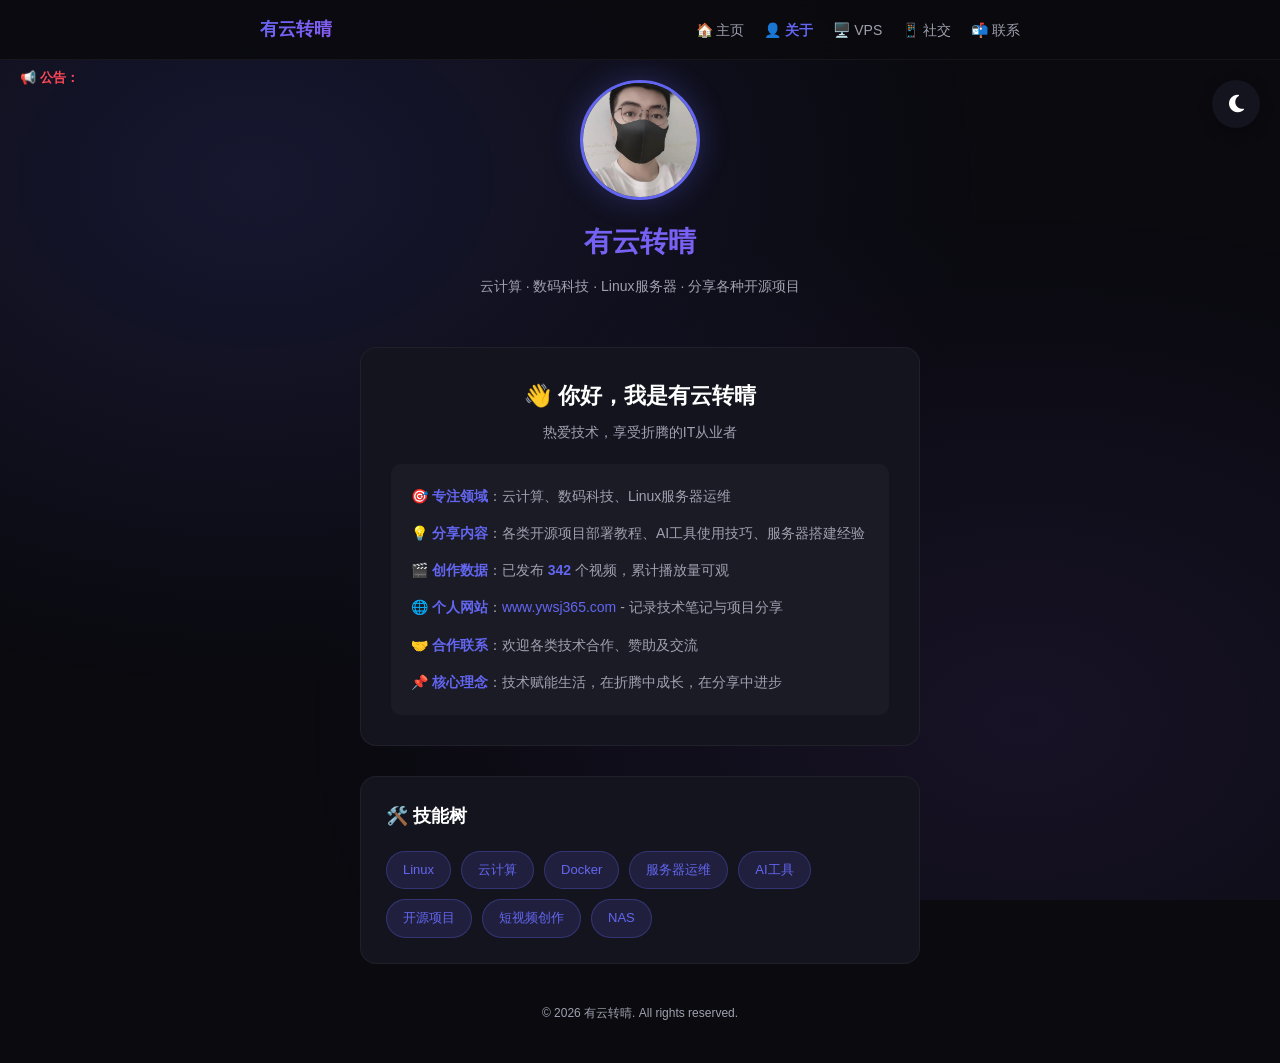
==== about.html @ e7a4b30c "Initial commit - 个人主页网站" ====
<!DOCTYPE html>
<html lang="zh-CN">
<head>
    <meta charset="UTF-8">
    <meta name="viewport" content="width=device-width, initial-scale=1.0">
    <title>关于 - 有云转晴</title>
    <link rel="stylesheet" href="style.css">
    <style>
        body.light-mode {
            --bg-color: #f5f5f7;
            --card-bg: #ffffff;
            --text-primary: #1d1d1f;
            --text-secondary: #6e6e73;
        }
        
        .light-mode .name {
            background: linear-gradient(135deg, #007aff, #5856d6);
            -webkit-background-clip: text;
            -webkit-text-fill-color: transparent;
            background-clip: text;
        }
        
        .light-mode body::before {
            background: 
                radial-gradient(ellipse at 20% 20%, rgba(0, 122, 255, 0.1) 0%, transparent 50%),
                radial-gradient(ellipse at 80% 80%, rgba(88, 86, 214, 0.08) 0%, transparent 50%);
        }
        
        .light-mode .intro,
        .light-mode .contact,
        .light-mode .hero-card {
            border-color: rgba(0, 0, 0, 0.08);
            background: #fff;
        }
        
        .light-mode .intro-content,
        .light-mode .hero-card-content {
            background: rgba(0, 0, 0, 0.03);
        }
        
        .light-mode .social-card {
            border-color: rgba(0, 0, 0, 0.08);
            background: #fff;
        }
        
        .light-mode .footer {
            color: #86868b;
        }
        
        .light-mode .navbar {
            background: rgba(255, 255, 255, 0.9);
            border-bottom: 1px solid rgba(0, 0, 0, 0.08);
        }
    </style>
    <link rel="stylesheet" href="https://cdnjs.cloudflare.com/ajax/libs/font-awesome/6.4.0/css/all.min.css">
</head>
<body>
    <!-- 滚动公告 -->
    <div class="announcement">
        <span class="announcement-label">📢 公告：</span>
        <div class="announcement-content">
            <span>欢迎访问我的个人主页！VPS推荐页面已上线，RackNerd新年优惠低至$11.29/年！</span>
        </div>
    </div>

    <!-- 导航栏 -->
    <nav class="navbar">
        <div class="nav-container">
            <a href="index.html" class="nav-logo">有云转晴</a>
            <ul class="nav-menu">
                <li><a href="index.html" class="nav-link">🏠 主页</a></li>
                <li><a href="about.html" class="nav-link active">👤 关于</a></li>
                <li><a href="vps.html" class="nav-link">🖥️ VPS</a></li>
                <li><a href="social.html" class="nav-link">📱 社交</a></li>
                <li><a href="contact.html" class="nav-link">📬 联系</a></li>
            </ul>
        </div>
    </nav>

    <!-- 主题切换按钮 -->
    <button class="theme-toggle" id="themeToggle" title="切换明暗主题">
        <i class="fa-solid fa-moon"></i>
    </button>
    
    <div class="container">
        <header class="header">
            <div class="avatar">
                <img src="avatar.png" alt="头像" id="avatar-img">
            </div>
            <h1 class="name">有云转晴</h1>
            <p class="bio">云计算 · 数码科技 · Linux服务器 · 分享各种开源项目</p>
        </header>

        <!-- 个人介绍 -->
        <section class="intro">
            <h2>👋 你好，我是有云转晴</h2>
            <p>热爱技术，享受折腾的IT从业者</p>
            <div class="intro-content">
                <p>🎯 <strong>专注领域</strong>：云计算、数码科技、Linux服务器运维</p>
                <p>💡 <strong>分享内容</strong>：各类开源项目部署教程、AI工具使用技巧、服务器搭建经验</p>
                <p>🎬 <strong>创作数据</strong>：已发布 <strong>342</strong> 个视频，累计播放量可观</p>
                <p>🌐 <strong>个人网站</strong>：<a href="https://www.ywsj365.com" target="_blank">www.ywsj365.com</a> - 记录技术笔记与项目分享</p>
                <p>🤝 <strong>合作联系</strong>：欢迎各类技术合作、赞助及交流</p>
                <p>📌 <strong>核心理念</strong>：技术赋能生活，在折腾中成长，在分享中进步</p>
            </div>
        </section>

        <!-- 技能标签 -->
        <section class="skills">
            <h2>🛠️ 技能树</h2>
            <div class="skill-tags">
                <span class="skill-tag">Linux</span>
                <span class="skill-tag">云计算</span>
                <span class="skill-tag">Docker</span>
                <span class="skill-tag">服务器运维</span>
                <span class="skill-tag">AI工具</span>
                <span class="skill-tag">开源项目</span>
                <span class="skill-tag">短视频创作</span>
                <span class="skill-tag"> NAS</span>
            </div>
        </section>

        <footer class="footer">
            <p>© 2026 有云转晴. All rights reserved.</p>
        </footer>
    </div>

    <script>
        const themeToggle = document.getElementById('themeToggle');
        const body = document.body;
        
        function initTheme() {
            const savedTheme = localStorage.getItem('theme');
            const hour = new Date().getHours();
            const isDay = hour >= 6 && hour < 18;
            
            if (savedTheme) {
                setTheme(savedTheme);
            } else {
                setTheme(isDay ? 'light' : 'dark');
            }
        }
        
        function setTheme(theme) {
            if (theme === 'light') {
                body.classList.add('light-mode');
                themeToggle.innerHTML = '<i class="fa-solid fa-sun"></i>';
            } else {
                body.classList.remove('light-mode');
                themeToggle.innerHTML = '<i class="fa-solid fa-moon"></i>';
            }
            localStorage.setItem('theme', theme);
        }
        
        themeToggle.addEventListener('click', () => {
            const currentTheme = body.classList.contains('light-mode') ? 'light' : 'dark';
            setTheme(currentTheme === 'light' ? 'dark' : 'light');
        });
        
        initTheme();
    </script>
</body>
</html>
---- style.css ----
/* 全局重置 */
* {
    margin: 0;
    padding: 0;
    box-sizing: border-box;
}

:root {
    --bg-color: #0a0a0f;
    --card-bg: #14141f;
    --text-primary: #ffffff;
    --text-secondary: #a0a0b0;
    --accent-color: #6366f1;
    --accent-gradient: linear-gradient(135deg, #6366f1, #8b5cf6);
    
    /* 各平台主题色 */
    --bilibili-color: #00a1d6;
    --douyin-color: #000000;
    --tiktok-color: #000000;
    --youtube-color: #ff0000;
    --kuaishou-color: #ff4906;
    --website-color: #10b981;
}

body {
    font-family: -apple-system, BlinkMacSystemFont, 'Segoe UI', Roboto, 'Helvetica Neue', Arial, sans-serif;
    background-color: var(--bg-color);
    color: var(--text-primary);
    min-height: 100vh;
    line-height: 1.6;
    scroll-behavior: smooth;
    padding-top: 60px;
}

/* 背景装饰 */
body::before {
    content: '';
    position: fixed;
    top: 0;
    left: 0;
    width: 100%;
    height: 100%;
    background: 
        radial-gradient(ellipse at 20% 20%, rgba(99, 102, 241, 0.15) 0%, transparent 50%),
        radial-gradient(ellipse at 80% 80%, rgba(139, 92, 246, 0.1) 0%, transparent 50%);
    pointer-events: none;
    z-index: -1;
}

.container {
    max-width: 600px;
    margin: 0 auto;
    padding: 20px 20px 40px;
    scroll-margin-top: 80px;
}

/* 头部区域 */
.header {
    text-align: center;
    margin-bottom: 50px;
}

.avatar {
    width: 120px;
    height: 120px;
    margin: 0 auto 20px;
    border-radius: 50%;
    overflow: hidden;
    border: 3px solid var(--accent-color);
    box-shadow: 0 0 30px rgba(99, 102, 241, 0.3);
    transition: transform 0.3s ease;
}

.avatar:hover {
    transform: scale(1.05);
}

.avatar img {
    width: 100%;
    height: 100%;
    object-fit: cover;
}

.name {
    font-size: 28px;
    font-weight: 700;
    margin-bottom: 10px;
    background: var(--accent-gradient);
    -webkit-background-clip: text;
    -webkit-text-fill-color: transparent;
    background-clip: text;
}

.bio {
    color: var(--text-secondary);
    font-size: 14px;
    margin-bottom: 10px;
    max-width: 400px;
    margin-left: auto;
    margin-right: auto;
}

.website {
    color: var(--text-secondary);
    font-size: 13px;
}

/* 个人介绍 */
.intro {
    text-align: center;
    padding: 30px;
    background: var(--card-bg);
    border-radius: 16px;
    margin-bottom: 30px;
    border: 1px solid rgba(255, 255, 255, 0.05);
}

.intro h2 {
    font-size: 22px;
    margin-bottom: 8px;
    color: var(--text-primary);
}

.intro > p {
    color: var(--text-secondary);
    font-size: 14px;
    margin-bottom: 20px;
}

.intro-content {
    text-align: left;
    padding: 20px;
    background: rgba(255, 255, 255, 0.03);
    border-radius: 10px;
}

.intro-content p {
    margin-bottom: 12px;
    color: var(--text-secondary);
    font-size: 14px;
    line-height: 1.8;
}

.intro-content p:last-child {
    margin-bottom: 0;
}

.intro-content strong {
    color: var(--accent-color);
}

.intro-content a {
    color: var(--accent-color);
    text-decoration: none;
}

.intro-content a:hover {
    text-decoration: underline;
}

/* 社交媒体链接 */
.social-links {
    display: grid;
    grid-template-columns: repeat(2, 1fr);
    gap: 15px;
    margin-bottom: 40px;
}

.social-card {
    display: flex;
    align-items: center;
    gap: 12px;
    padding: 16px 20px;
    background: var(--card-bg);
    border-radius: 12px;
    text-decoration: none;
    color: var(--text-primary);
    font-weight: 500;
    transition: all 0.3s ease;
    border: 1px solid rgba(255, 255, 255, 0.05);
}

.social-card:hover {
    transform: translateY(-3px);
    box-shadow: 0 10px 30px rgba(0, 0, 0, 0.3);
}

.social-card i {
    font-size: 24px;
}

/* 各平台配色 */
.social-card.bilibili:hover {
    border-color: var(--bilibili-color);
    box-shadow: 0 10px 30px rgba(0, 161, 214, 0.2);
}
.social-card.bilibili i { color: var(--bilibili-color); }

.social-card.douyin:hover {
    border-color: #fff;
    box-shadow: 0 10px 30px rgba(255, 255, 255, 0.1);
}
.social-card.douyin i { color: #fff; }

.social-card.tiktok:hover {
    border-color: #fff;
    box-shadow: 0 10px 30px rgba(255, 255, 255, 0.1);
}
.social-card.tiktok i { color: #fff; }

.social-card.youtube:hover {
    border-color: var(--youtube-color);
    box-shadow: 0 10px 30px rgba(255, 0, 0, 0.2);
}
.social-card.youtube i { color: var(--youtube-color); }

.social-card.kuaishou:hover {
    border-color: var(--kuaishou-color);
    box-shadow: 0 10px 30px rgba(255, 73, 6, 0.2);
}
.social-card.kuaishou i { color: var(--kuaishou-color); }

.social-card.website:hover {
    border-color: var(--website-color);
    box-shadow: 0 10px 30px rgba(16, 185, 129, 0.2);
}
.social-card.website i { color: var(--website-color); }

.social-card.github:hover {
    border-color: #fff;
    box-shadow: 0 10px 30px rgba(255, 255, 255, 0.15);
}
.social-card.github i { color: #fff; }

.social-card.telegram:hover {
    border-color: #0088cc;
    box-shadow: 0 10px 30px rgba(0, 136, 204, 0.2);
}
.social-card.telegram i { color: #0088cc; }

/* 联系方式 */
.contact {
    text-align: center;
    padding: 30px;
    background: var(--card-bg);
    border-radius: 12px;
    margin-bottom: 40px;
    border: 1px solid rgba(255, 255, 255, 0.05);
}

.contact h2 {
    font-size: 18px;
    margin-bottom: 15px;
}

.contact p {
    color: var(--text-secondary);
}

/* 页脚 */
.footer {
    text-align: center;
    color: var(--text-secondary);
    font-size: 12px;
}

/* 响应式 */
@media (max-width: 480px) {
    .social-links {
        grid-template-columns: 1fr;
    }
    
    .name {
        font-size: 24px;
    }
    
    .container {
        padding: 30px 15px;
    }
}

/* 导航栏 */
.navbar {
    position: fixed;
    top: 0;
    left: 0;
    right: 0;
    z-index: 999;
    background: rgba(10, 10, 15, 0.9);
    backdrop-filter: blur(10px);
    border-bottom: 1px solid rgba(255, 255, 255, 0.05);
}

body.light-mode .navbar {
    background: rgba(255, 255, 255, 0.9);
    border-bottom: 1px solid rgba(0, 0, 0, 0.08);
}

.nav-container {
    max-width: 800px;
    margin: 0 auto;
    padding: 15px 20px;
    display: flex;
    justify-content: space-between;
    align-items: center;
}

.nav-logo {
    font-size: 18px;
    font-weight: 700;
    color: var(--text-primary);
    text-decoration: none;
    background: var(--accent-gradient);
    -webkit-background-clip: text;
    -webkit-text-fill-color: transparent;
    background-clip: text;
}

.nav-menu {
    display: flex;
    list-style: none;
    gap: 20px;
    margin: 0;
    padding: 0;
}

.nav-link {
    color: var(--text-secondary);
    text-decoration: none;
    font-size: 14px;
    transition: color 0.3s ease;
}

.nav-link:hover {
    color: var(--accent-color);
}

/* 滚动公告 */
.announcement {
    position: fixed;
    top: 60px;
    left: 0;
    right: 0;
    background: transparent;
    color: #ff4757;
    padding: 8px 20px;
    display: flex;
    align-items: center;
    gap: 10px;
    z-index: 998;
    font-size: 13px;
}

.announcement-label {
    font-weight: 600;
    white-space: nowrap;
}

.announcement-content {
    flex: 1;
    overflow: hidden;
    white-space: nowrap;
}

.announcement-content span {
    display: inline-block;
    padding-left: 100%;
    animation: scroll-left 25s linear infinite;
    font-weight: 500;
}

@keyframes scroll-left {
    0% { transform: translateX(0); }
    100% { transform: translateX(-100%); }
}

/* 主题切换按钮 */
.theme-toggle {
    position: fixed;
    top: 80px;
    right: 20px;
    width: 48px;
    height: 48px;
    border-radius: 50%;
    border: none;
    background: var(--card-bg);
    color: var(--text-primary);
    font-size: 20px;
    cursor: pointer;
    z-index: 1000;
    box-shadow: 0 4px 15px rgba(0, 0, 0, 0.2);
    transition: all 0.3s ease;
    display: flex;
    align-items: center;
    justify-content: center;
}

.theme-toggle:hover {
    transform: scale(1.1);
    box-shadow: 0 6px 20px rgba(0, 0, 0, 0.3);
}

body.light-mode .theme-toggle {
    background: #fff;
    box-shadow: 0 4px 15px rgba(0, 0, 0, 0.1);
}

body.light-mode .theme-toggle:hover {
    box-shadow: 0 6px 20px rgba(0, 0, 0, 0.15);
}

/* 移动端导航 */
@media (max-width: 600px) {
    .nav-menu {
        gap: 10px;
    }
    
    .nav-link {
        font-size: 12px;
    }
    
    .theme-toggle {
        top: 75px;
        right: 15px;
        width: 40px;
        height: 40px;
    }
}

/* 导航链接激活状态 */
.nav-link.active {
    color: var(--accent-color);
    font-weight: 600;
}

/* 小头部（内页） */
.header-small {
    text-align: center;
    margin-bottom: 40px;
    padding-top: 20px;
}

.header-small h1 {
    font-size: 28px;
    margin-bottom: 8px;
    background: var(--accent-gradient);
    -webkit-background-clip: text;
    -webkit-text-fill-color: transparent;
    background-clip: text;
}

.header-small p {
    color: var(--text-secondary);
    font-size: 14px;
}

/* 快速链接卡片 */
.quick-links {
    display: grid;
    grid-template-columns: repeat(3, 1fr);
    gap: 15px;
    margin-bottom: 40px;
}

.quick-card {
    display: flex;
    flex-direction: column;
    align-items: center;
    justify-content: center;
    padding: 25px 15px;
    background: var(--card-bg);
    border-radius: 12px;
    text-decoration: none;
    color: var(--text-primary);
    transition: all 0.3s ease;
    border: 1px solid rgba(255, 255, 255, 0.05);
}

.quick-card:hover {
    transform: translateY(-3px);
    box-shadow: 0 10px 30px rgba(0, 0, 0, 0.3);
    border-color: var(--accent-color);
}

.quick-card i {
    font-size: 28px;
    margin-bottom: 10px;
    color: var(--accent-color);
}

.quick-card span {
    font-size: 14px;
    font-weight: 500;
}

/* 最新视频 */
.latest-video {
    background: var(--card-bg);
    border-radius: 16px;
    padding: 25px;
    margin-bottom: 40px;
    border: 1px solid rgba(255, 255, 255, 0.05);
}

.latest-video h2 {
    font-size: 18px;
    margin-bottom: 15px;
}

.video-card h3 {
    font-size: 16px;
    margin-bottom: 8px;
}

.video-card p {
    color: var(--text-secondary);
    font-size: 13px;
    margin-bottom: 15px;
}

.video-link {
    display: inline-block;
    color: var(--accent-color);
    text-decoration: none;
    font-size: 14px;
}

.video-link:hover {
    text-decoration: underline;
}

/* 技能标签 */
.skills {
    background: var(--card-bg);
    border-radius: 16px;
    padding: 25px;
    margin-bottom: 40px;
    border: 1px solid rgba(255, 255, 255, 0.05);
}

.skills h2 {
    font-size: 18px;
    margin-bottom: 20px;
}

.skill-tags {
    display: flex;
    flex-wrap: wrap;
    gap: 10px;
}

.skill-tag {
    padding: 8px 16px;
    background: rgba(99, 102, 241, 0.15);
    color: var(--accent-color);
    border-radius: 20px;
    font-size: 13px;
    border: 1px solid rgba(99, 102, 241, 0.3);
}

/* 社交卡片（带描述） */
.social-card span {
    flex: 1;
}

.social-card small {
    font-size: 11px;
    color: var(--text-secondary);
    display: block;
    margin-top: 2px;
}

/* 联系项目 */
.contact-item {
    display: flex;
    align-items: center;
    gap: 15px;
    padding: 15px;
    background: rgba(255, 255, 255, 0.03);
    border-radius: 10px;
    margin-bottom: 15px;
    text-align: left;
}

.contact-item i {
    font-size: 24px;
    color: var(--accent-color);
    width: 40px;
    text-align: center;
}

.contact-item strong {
    display: block;
    font-size: 14px;
    margin-bottom: 4px;
}

.contact-item p {
    font-size: 13px;
    margin: 0;
}

.contact-item a {
    color: var(--accent-color);
    text-decoration: none;
}

.contact-item a:hover {
    text-decoration: underline;
}

/* 合作类型卡片 */
.cooperation {
    margin-bottom: 40px;
}

.cooperation h2 {
    font-size: 18px;
    margin-bottom: 20px;
}

.coop-cards {
    display: grid;
    grid-template-columns: repeat(3, 1fr);
    gap: 15px;
}

.coop-card {
    background: var(--card-bg);
    border-radius: 12px;
    padding: 20px 15px;
    text-align: center;
    border: 1px solid rgba(255, 255, 255, 0.05);
}

.coop-card i {
    font-size: 28px;
    color: var(--accent-color);
    margin-bottom: 12px;
}

.coop-card h3 {
    font-size: 14px;
    margin-bottom: 8px;
}

.coop-card p {
    font-size: 12px;
    color: var(--text-secondary);
    line-height: 1.5;
}

/* 其他平台 */
.other-platforms {
    background: var(--card-bg);
    border-radius: 12px;
    padding: 20px;
    margin-bottom: 40px;
    text-align: center;
    border: 1px solid rgba(255, 255, 255, 0.05);
}

.other-platforms h2 {
    font-size: 16px;
    margin-bottom: 10px;
}

.other-platforms > p {
    font-size: 13px;
    color: var(--text-secondary);
    margin-bottom: 15px;
}

.platform-links {
    display: flex;
    justify-content: center;
    gap: 15px;
    flex-wrap: wrap;
}

.platform-links a {
    color: var(--accent-color);
    text-decoration: none;
    font-size: 13px;
    padding: 6px 12px;
    background: rgba(99, 102, 241, 0.1);
    border-radius: 15px;
    border: 1px solid rgba(99, 102, 241, 0.2);
}

.platform-links a:hover {
    background: rgba(99, 102, 241, 0.2);
}

/* 响应式补充 */
@media (max-width: 600px) {
    .quick-links {
        grid-template-columns: 1fr;
    }
    
    .coop-cards {
        grid-template-columns: 1fr;
    }
}

/* VPS推荐页面 */
.vps-list {
    display: flex;
    flex-direction: column;
    gap: 20px;
    margin-bottom: 40px;
}

.vps-card {
    background: var(--card-bg);
    border-radius: 16px;
    padding: 25px;
    border: 1px solid rgba(255, 255, 255, 0.05);
    transition: all 0.3s ease;
}

.vps-card:hover {
    transform: translateY(-3px);
    box-shadow: 0 10px 30px rgba(0, 0, 0, 0.2);
}

.vps-card.featured {
    border-color: var(--accent-color);
    background: linear-gradient(135deg, rgba(99, 102, 241, 0.1), rgba(139, 92, 246, 0.05));
}

.vps-header {
    display: flex;
    justify-content: space-between;
    align-items: center;
    margin-bottom: 12px;
}

.vps-header h3 {
    font-size: 18px;
    margin: 0;
}

.tag {
    padding: 4px 12px;
    background: rgba(99, 102, 241, 0.2);
    color: var(--accent-color);
    border-radius: 15px;
    font-size: 12px;
}

.vps-desc {
    color: var(--text-secondary);
    font-size: 14px;
    margin-bottom: 15px;
}

.vps-features {
    display: flex;
    flex-wrap: wrap;
    gap: 10px;
    margin-bottom: 15px;
}

.vps-features span {
    font-size: 12px;
    color: var(--text-secondary);
    display: flex;
    align-items: center;
    gap: 5px;
}

.vps-features i {
    color: #10b981;
    font-size: 10px;
}

.vps-price {
    display: flex;
    justify-content: space-between;
    align-items: baseline;
    margin-bottom: 15px;
    padding-top: 15px;
    border-top: 1px solid rgba(255, 255, 255, 0.05);
}

.vps-price .price {
    font-size: 20px;
    font-weight: 700;
    color: var(--accent-color);
}

.vps-price .specs {
    font-size: 12px;
    color: var(--text-secondary);
}

.vps-btn {
    display: block;
    text-align: center;
    padding: 12px;
    background: var(--accent-color);
    color: #fff;
    text-decoration: none;
    border-radius: 8px;
    font-size: 14px;
    font-weight: 500;
    transition: all 0.3s ease;
}

.vps-btn:hover {
    background: #5558e3;
    transform: translateY(-2px);
}

/* VPS表格 */
.vps-table-wrapper {
    overflow-x: auto;
    margin-top: 15px;
}

.vps-table {
    width: 100%;
    border-collapse: collapse;
    font-size: 13px;
}

.vps-table th,
.vps-table td {
    padding: 12px 8px;
    text-align: center;
    border-bottom: 1px solid rgba(255, 255, 255, 0.05);
}

body.light-mode .vps-table th,
body.light-mode .vps-table td {
    border-bottom: 1px solid rgba(0, 0, 0, 0.08);
}

.vps-table th {
    background: rgba(99, 102, 241, 0.15);
    color: var(--accent-color);
    font-weight: 600;
    font-size: 12px;
}

.vps-table td {
    color: var(--text-secondary);
}

.vps-table td.price {
    color: var(--accent-color);
    font-weight: 700;
    font-size: 14px;
}

.table-btn {
    display: inline-block;
    padding: 6px 14px;
    background: var(--accent-color);
    color: #fff !important;
    text-decoration: none;
    border-radius: 15px;
    font-size: 12px;
    font-weight: 500;
    transition: all 0.3s ease;
}

.table-btn:hover {
    background: #5558e3;
    transform: scale(1.05);
}

/* VPS页面布局 */
.vps-layout {
    display: flex;
    gap: 30px;
}

/* 左侧菜单 */
.vps-sidebar {
    width: 180px;
    flex-shrink: 0;
    position: sticky;
    top: 80px;
    height: fit-content;
    background: var(--card-bg);
    border-radius: 12px;
    padding: 20px 15px;
    border: 1px solid rgba(255, 255, 255, 0.05);
}

body.light-mode .vps-sidebar {
    border-color: rgba(0, 0, 0, 0.08);
}

.vps-sidebar h3 {
    font-size: 14px;
    margin-bottom: 15px;
    color: var(--text-primary);
}

.vps-menu {
    list-style: none;
    padding: 0;
    margin: 0;
}

.vps-menu li {
    margin-bottom: 8px;
}

.vps-menu a {
    display: block;
    padding: 8px 12px;
    color: var(--text-secondary);
    text-decoration: none;
    font-size: 13px;
    border-radius: 6px;
    transition: all 0.3s ease;
}

.vps-menu a:hover {
    background: rgba(99, 102, 241, 0.15);
    color: var(--accent-color);
}

/* 右侧内容 */
.vps-main {
    flex: 1;
    min-width: 0;
}

/* 移动端侧边栏隐藏 */
@media (max-width: 768px) {
    .vps-layout {
        flex-direction: column;
    }
    
    .vps-sidebar {
        width: 100%;
        position: static;
        display: none;
    }
}
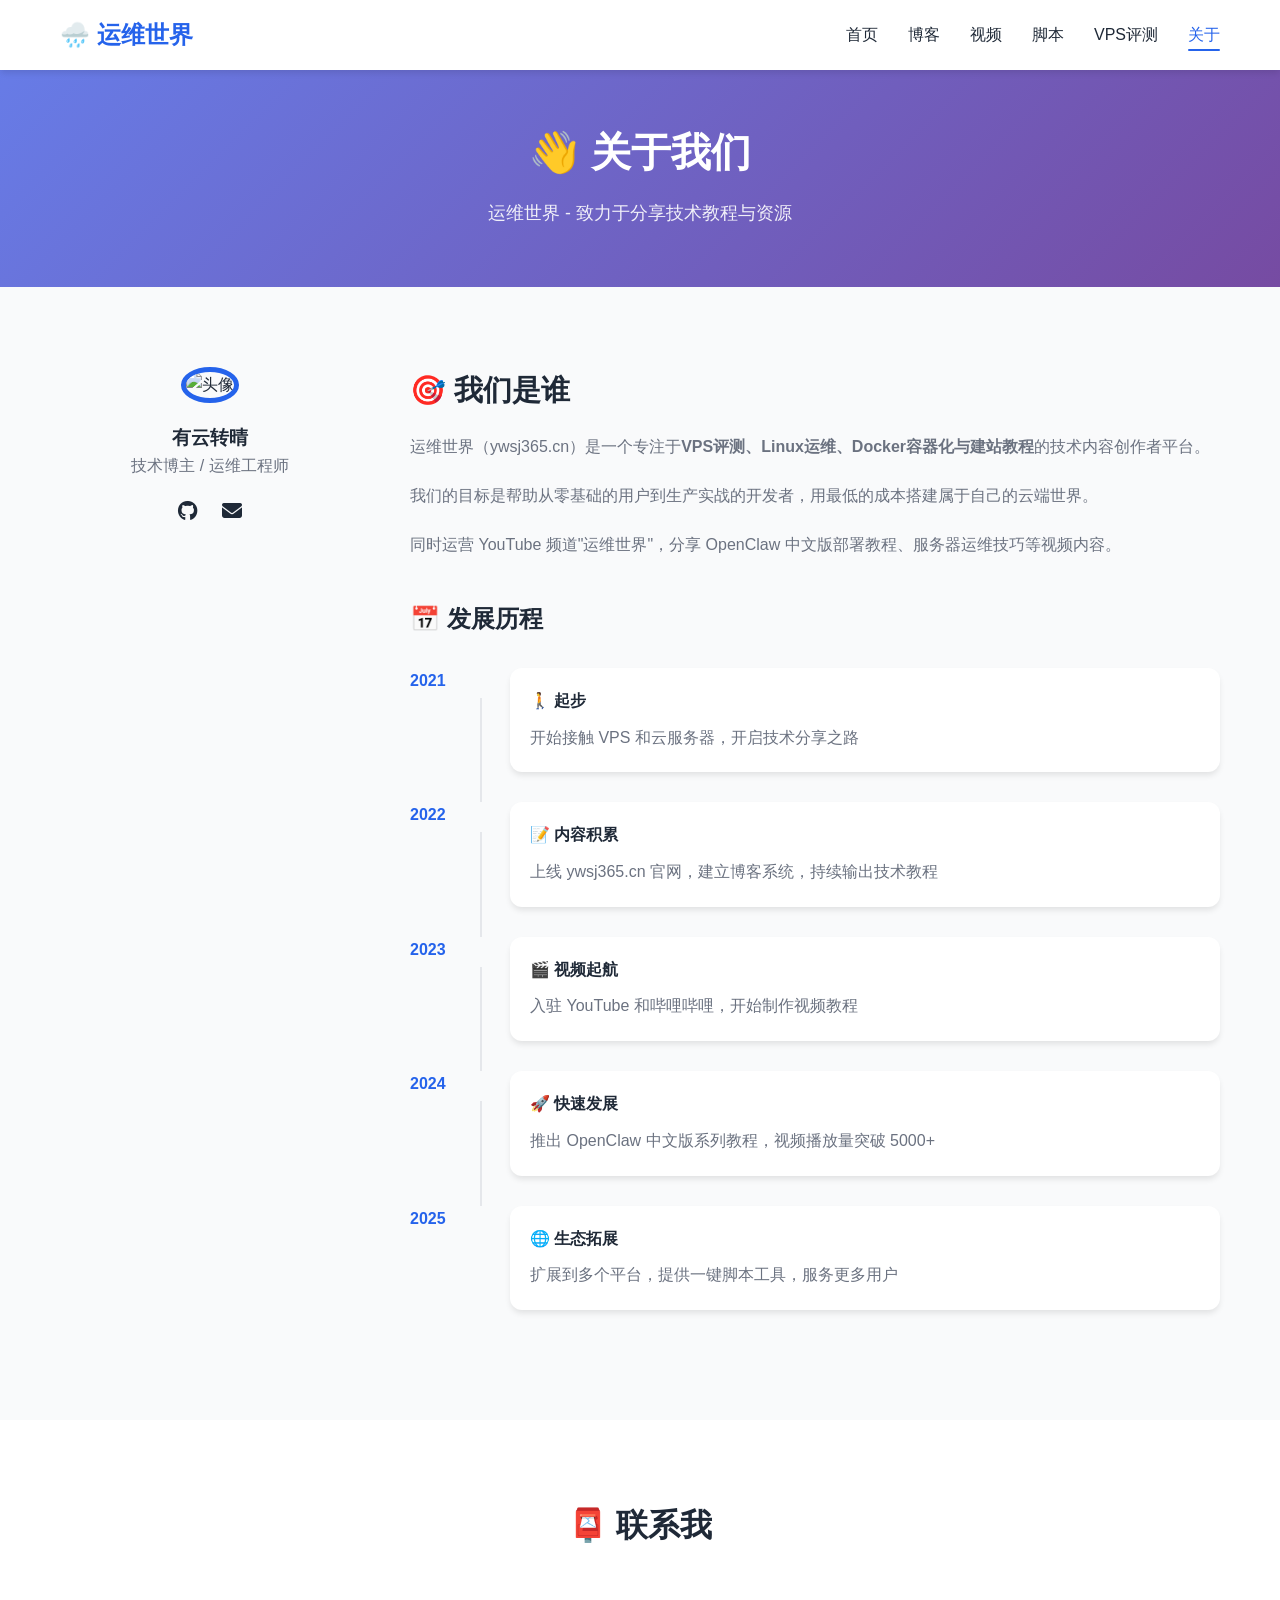
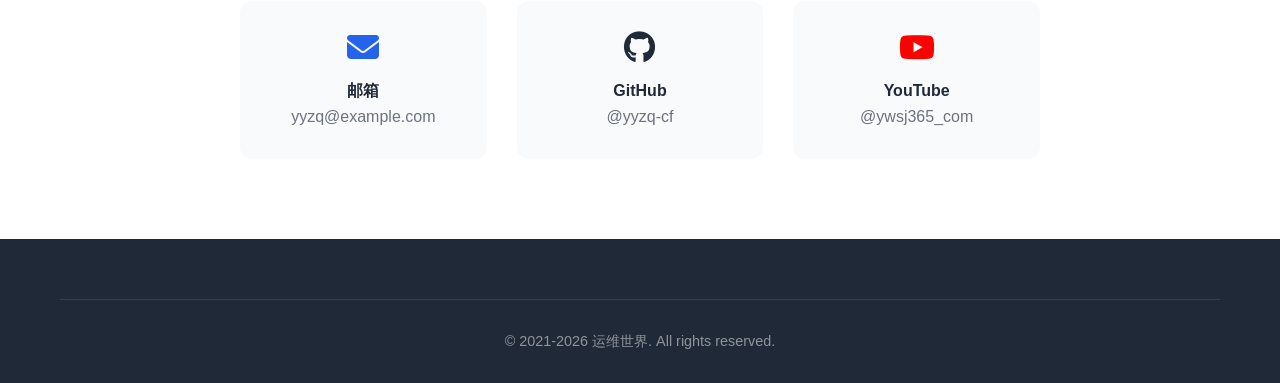
==== commit d26e6edc: "feat: 网站重构 - 全新UI + 视频/脚本/博客页" ====
--- a/about.html
+++ b/about.html
@@ -3,161 +3,236 @@
 <head>
     <meta charset="UTF-8">
     <meta name="viewport" content="width=device-width, initial-scale=1.0">
-    <title>关于 - 有云转晴</title>
-    <link rel="stylesheet" href="style.css">
+    <title>关于 - 运维世界</title>
+    <meta name="description" content="关于运维世界 - 有云转晴的个人介绍">
+    <link rel="stylesheet" href="css/style.css">
+    <link rel="stylesheet" href="https://cdnjs.cloudflare.com/ajax/libs/font-awesome/6.5.1/css/all.min.css">
     <style>
-        body.light-mode {
-            --bg-color: #f5f5f7;
-            --card-bg: #ffffff;
-            --text-primary: #1d1d1f;
-            --text-secondary: #6e6e73;
-        }
-        
-        .light-mode .name {
-            background: linear-gradient(135deg, #007aff, #5856d6);
-            -webkit-background-clip: text;
-            -webkit-text-fill-color: transparent;
-            background-clip: text;
-        }
-        
-        .light-mode body::before {
-            background: 
-                radial-gradient(ellipse at 20% 20%, rgba(0, 122, 255, 0.1) 0%, transparent 50%),
-                radial-gradient(ellipse at 80% 80%, rgba(88, 86, 214, 0.08) 0%, transparent 50%);
-        }
-        
-        .light-mode .intro,
-        .light-mode .contact,
-        .light-mode .hero-card {
-            border-color: rgba(0, 0, 0, 0.08);
-            background: #fff;
-        }
-        
-        .light-mode .intro-content,
-        .light-mode .hero-card-content {
-            background: rgba(0, 0, 0, 0.03);
-        }
-        
-        .light-mode .social-card {
-            border-color: rgba(0, 0, 0, 0.08);
-            background: #fff;
-        }
-        
-        .light-mode .footer {
-            color: #86868b;
-        }
-        
-        .light-mode .navbar {
-            background: rgba(255, 255, 255, 0.9);
-            border-bottom: 1px solid rgba(0, 0, 0, 0.08);
+        .page-header {
+            padding: 120px 0 60px;
+            background: linear-gradient(135deg, #667eea 0%, #764ba2 100%);
+            color: white;
+            text-align: center;
+        }
+        .page-header h1 {
+            font-size: 2.5rem;
+            margin-bottom: 15px;
+        }
+        .page-header p {
+            font-size: 1.1rem;
+            opacity: 0.9;
+        }
+        .about-section {
+            padding: 80px 0;
+        }
+        .about-content {
+            display: grid;
+            grid-template-columns: 300px 1fr;
+            gap: 50px;
+            align-items: start;
+        }
+        .about-avatar {
+            text-align: center;
+        }
+        .avatar-img {
+            width: 200px;
+            height: 200px;
+            border-radius: 50%;
+            object-fit: cover;
+            border: 5px solid var(--primary-color);
+            margin-bottom: 20px;
+        }
+        .about-text h2 {
+            font-size: 1.8rem;
+            margin-bottom: 20px;
+            color: var(--text-dark);
+        }
+        .about-text p {
+            color: var(--text-light);
+            margin-bottom: 20px;
+            line-height: 1.8;
+        }
+        .timeline {
+            margin-top: 40px;
+        }
+        .timeline h3 {
+            font-size: 1.5rem;
+            margin-bottom: 30px;
+        }
+        .timeline-item {
+            display: flex;
+            gap: 20px;
+            margin-bottom: 30px;
+            position: relative;
+        }
+        .timeline-item::before {
+            content: '';
+            position: absolute;
+            left: 70px;
+            top: 30px;
+            bottom: -30px;
+            width: 2px;
+            background: var(--border-color);
+        }
+        .timeline-item:last-child::before {
+            display: none;
+        }
+        .timeline-year {
+            min-width: 80px;
+            font-weight: 700;
+            color: var(--primary-color);
+        }
+        .timeline-content {
+            flex: 1;
+            background: var(--bg-white);
+            padding: 20px;
+            border-radius: var(--radius);
+            box-shadow: var(--shadow);
+        }
+        .timeline-content h4 {
+            margin-bottom: 10px;
+        }
+        .timeline-content p {
+            margin: 0;
+            color: var(--text-light);
+        }
+        @media (max-width: 768px) {
+            .about-content {
+                grid-template-columns: 1fr;
+            }
+            .about-avatar {
+                margin-bottom: 30px;
+            }
         }
     </style>
-    <link rel="stylesheet" href="https://cdnjs.cloudflare.com/ajax/libs/font-awesome/6.4.0/css/all.min.css">
 </head>
 <body>
-    <!-- 滚动公告 -->
-    <div class="announcement">
-        <span class="announcement-label">📢 公告：</span>
-        <div class="announcement-content">
-            <span>欢迎访问我的个人主页！VPS推荐页面已上线，RackNerd新年优惠低至$11.29/年！</span>
-        </div>
-    </div>
-
     <!-- 导航栏 -->
     <nav class="navbar">
-        <div class="nav-container">
-            <a href="index.html" class="nav-logo">有云转晴</a>
-            <ul class="nav-menu">
-                <li><a href="index.html" class="nav-link">🏠 主页</a></li>
-                <li><a href="about.html" class="nav-link active">👤 关于</a></li>
-                <li><a href="vps.html" class="nav-link">🖥️ VPS</a></li>
-                <li><a href="social.html" class="nav-link">📱 社交</a></li>
-                <li><a href="contact.html" class="nav-link">📬 联系</a></li>
+        <div class="container">
+            <a href="index.html" class="logo">🌧️ 运维世界</a>
+            <ul class="nav-links">
+                <li><a href="index.html">首页</a></li>
+                <li><a href="blog.html">博客</a></li>
+                <li><a href="videos.html">视频</a></li>
+                <li><a href="scripts.html">脚本</a></li>
+                <li><a href="reviews.html">VPS评测</a></li>
+                <li><a href="about.html" class="active">关于</a></li>
             </ul>
+            <div class="menu-toggle">
+                <i class="fas fa-bars"></i>
+            </div>
         </div>
     </nav>
 
-    <!-- 主题切换按钮 -->
-    <button class="theme-toggle" id="themeToggle" title="切换明暗主题">
-        <i class="fa-solid fa-moon"></i>
-    </button>
-    
-    <div class="container">
-        <header class="header">
-            <div class="avatar">
-                <img src="avatar.png" alt="头像" id="avatar-img">
-            </div>
-            <h1 class="name">有云转晴</h1>
-            <p class="bio">云计算 · 数码科技 · Linux服务器 · 分享各种开源项目</p>
-        </header>
-
-        <!-- 个人介绍 -->
-        <section class="intro">
-            <h2>👋 你好，我是有云转晴</h2>
-            <p>热爱技术，享受折腾的IT从业者</p>
-            <div class="intro-content">
-                <p>🎯 <strong>专注领域</strong>：云计算、数码科技、Linux服务器运维</p>
-                <p>💡 <strong>分享内容</strong>：各类开源项目部署教程、AI工具使用技巧、服务器搭建经验</p>
-                <p>🎬 <strong>创作数据</strong>：已发布 <strong>342</strong> 个视频，累计播放量可观</p>
-                <p>🌐 <strong>个人网站</strong>：<a href="https://www.ywsj365.com" target="_blank">www.ywsj365.com</a> - 记录技术笔记与项目分享</p>
-                <p>🤝 <strong>合作联系</strong>：欢迎各类技术合作、赞助及交流</p>
-                <p>📌 <strong>核心理念</strong>：技术赋能生活，在折腾中成长，在分享中进步</p>
-            </div>
-        </section>
-
-        <!-- 技能标签 -->
-        <section class="skills">
-            <h2>🛠️ 技能树</h2>
-            <div class="skill-tags">
-                <span class="skill-tag">Linux</span>
-                <span class="skill-tag">云计算</span>
-                <span class="skill-tag">Docker</span>
-                <span class="skill-tag">服务器运维</span>
-                <span class="skill-tag">AI工具</span>
-                <span class="skill-tag">开源项目</span>
-                <span class="skill-tag">短视频创作</span>
-                <span class="skill-tag"> NAS</span>
-            </div>
-        </section>
-
-        <footer class="footer">
-            <p>© 2026 有云转晴. All rights reserved.</p>
-        </footer>
-    </div>
-
-    <script>
-        const themeToggle = document.getElementById('themeToggle');
-        const body = document.body;
-        
-        function initTheme() {
-            const savedTheme = localStorage.getItem('theme');
-            const hour = new Date().getHours();
-            const isDay = hour >= 6 && hour < 18;
-            
-            if (savedTheme) {
-                setTheme(savedTheme);
-            } else {
-                setTheme(isDay ? 'light' : 'dark');
-            }
-        }
-        
-        function setTheme(theme) {
-            if (theme === 'light') {
-                body.classList.add('light-mode');
-                themeToggle.innerHTML = '<i class="fa-solid fa-sun"></i>';
-            } else {
-                body.classList.remove('light-mode');
-                themeToggle.innerHTML = '<i class="fa-solid fa-moon"></i>';
-            }
-            localStorage.setItem('theme', theme);
-        }
-        
-        themeToggle.addEventListener('click', () => {
-            const currentTheme = body.classList.contains('light-mode') ? 'light' : 'dark';
-            setTheme(currentTheme === 'light' ? 'dark' : 'light');
-        });
-        
-        initTheme();
-    </script>
+    <!-- 页面标题 -->
+    <header class="page-header">
+        <div class="container">
+            <h1>👋 关于我们</h1>
+            <p>运维世界 - 致力于分享技术教程与资源</p>
+        </div>
+    </header>
+
+    <!-- 关于内容 -->
+    <section class="about-section">
+        <div class="container">
+            <div class="about-content">
+                <div class="about-avatar">
+                    <img src="https://avatars.githubusercontent.com/u/19761886?v=4" alt="头像" class="avatar-img">
+                    <h3>有云转晴</h3>
+                    <p style="color: var(--text-light);">技术博主 / 运维工程师</p>
+                    <div style="margin-top: 20px;">
+                        <a href="https://github.com/yyzq-cf" style="margin: 0 10px; color: var(--text-dark);"><i class="fab fa-github fa-lg"></i></a>
+                        <a href="mailto:yyzq@example.com" style="margin: 0 10px; color: var(--text-dark);"><i class="fas fa-envelope fa-lg"></i></a>
+                    </div>
+                </div>
+                <div class="about-text">
+                    <h2>🎯 我们是谁</h2>
+                    <p>运维世界（ywsj365.cn）是一个专注于<strong>VPS评测、Linux运维、Docker容器化与建站教程</strong>的技术内容创作者平台。</p>
+                    <p>我们的目标是帮助从零基础的用户到生产实战的开发者，用最低的成本搭建属于自己的云端世界。</p>
+                    <p>同时运营 YouTube 频道"运维世界"，分享 OpenClaw 中文版部署教程、服务器运维技巧等视频内容。</p>
+                    
+                    <div class="timeline">
+                        <h3>📅 发展历程</h3>
+                        
+                        <div class="timeline-item">
+                            <span class="timeline-year">2021</span>
+                            <div class="timeline-content">
+                                <h4>🚶 起步</h4>
+                                <p>开始接触 VPS 和云服务器，开启技术分享之路</p>
+                            </div>
+                        </div>
+                        
+                        <div class="timeline-item">
+                            <span class="timeline-year">2022</span>
+                            <div class="timeline-content">
+                                <h4>📝 内容积累</h4>
+                                <p>上线 ywsj365.cn 官网，建立博客系统，持续输出技术教程</p>
+                            </div>
+                        </div>
+                        
+                        <div class="timeline-item">
+                            <span class="timeline-year">2023</span>
+                            <div class="timeline-content">
+                                <h4>🎬 视频起航</h4>
+                                <p>入驻 YouTube 和哔哩哔哩，开始制作视频教程</p>
+                            </div>
+                        </div>
+                        
+                        <div class="timeline-item">
+                            <span class="timeline-year">2024</span>
+                            <div class="timeline-content">
+                                <h4>🚀 快速发展</h4>
+                                <p>推出 OpenClaw 中文版系列教程，视频播放量突破 5000+</p>
+                            </div>
+                        </div>
+                        
+                        <div class="timeline-item">
+                            <span class="timeline-year">2025</span>
+                            <div class="timeline-content">
+                                <h4>🌐 生态拓展</h4>
+                                <p>扩展到多个平台，提供一键脚本工具，服务更多用户</p>
+                            </div>
+                        </div>
+                    </div>
+                </div>
+            </div>
+        </div>
+    </section>
+
+    <!-- 联系 section -->
+    <section class="contact-section" style="background: var(--bg-white); padding: 80px 0;">
+        <div class="container">
+            <h2 class="section-title">📮 联系我</h2>
+            <div style="display: grid; grid-template-columns: repeat(auto-fit, minmax(200px, 1fr)); gap: 30px; max-width: 800px; margin: 0 auto;">
+                <a href="mailto:yyzq@example.com" style="text-align: center; padding: 30px; background: var(--bg-light); border-radius: var(--radius); transition: var(--transition);" onmouseover="this.style.transform='translateY(-5px)'">
+                    <i class="fas fa-envelope" style="font-size: 2rem; color: var(--primary-color); margin-bottom: 15px;"></i>
+                    <h4>邮箱</h4>
+                    <p style="color: var(--text-light); margin: 0;">yyzq@example.com</p>
+                </a>
+                <a href="https://github.com/yyzq-cf/yyzq" target="_blank" style="text-align: center; padding: 30px; background: var(--bg-light); border-radius: var(--radius); transition: var(--transition);" onmouseover="this.style.transform='translateY(-5px)'">
+                    <i class="fab fa-github" style="font-size: 2rem; color: var(--text-dark); margin-bottom: 15px;"></i>
+                    <h4>GitHub</h4>
+                    <p style="color: var(--text-light); margin: 0;">@yyzq-cf</p>
+                </a>
+                <a href="https://www.youtube.com/@ywsj365_com" target="_blank" style="text-align: center; padding: 30px; background: var(--bg-light); border-radius: var(--radius); transition: var(--transition);" onmouseover="this.style.transform='translateY(-5px)'">
+                    <i class="fab fa-youtube" style="font-size: 2rem; color: #ff0000; margin-bottom: 15px;"></i>
+                    <h4>YouTube</h4>
+                    <p style="color: var(--text-light); margin: 0;">@ywsj365_com</p>
+                </a>
+            </div>
+        </div>
+    </section>
+
+    <!-- 页脚 -->
+    <footer>
+        <div class="container">
+            <div class="footer-bottom">
+                <p>© 2021-2026 运维世界. All rights reserved.</p>
+            </div>
+        </div>
+    </footer>
+
+    <script src="js/main.js"></script>
 </body>
 </html>
--- a/css/style.css
+++ b/css/style.css
@@ -0,0 +1,554 @@
+/* 全局变量 */
+:root {
+    --primary-color: #2563eb;
+    --primary-dark: #1d4ed8;
+    --secondary-color: #10b981;
+    --accent-color: #f59e0b;
+    --text-dark: #1f2937;
+    --text-light: #6b7280;
+    --bg-light: #f9fafb;
+    --bg-white: #ffffff;
+    --border-color: #e5e7eb;
+    --shadow: 0 4px 6px -1px rgba(0, 0, 0, 0.1);
+    --shadow-lg: 0 10px 15px -3px rgba(0, 0, 0, 0.1);
+    --radius: 12px;
+    --transition: all 0.3s ease;
+}
+
+/* 重置 */
+* {
+    margin: 0;
+    padding: 0;
+    box-sizing: border-box;
+}
+
+html {
+    scroll-behavior: smooth;
+}
+
+body {
+    font-family: -apple-system, BlinkMacSystemFont, 'Segoe UI', Roboto, 'Helvetica Neue', Arial, sans-serif;
+    line-height: 1.6;
+    color: var(--text-dark);
+    background: var(--bg-light);
+}
+
+a {
+    text-decoration: none;
+    color: inherit;
+}
+
+ul {
+    list-style: none;
+}
+
+img {
+    max-width: 100%;
+    height: auto;
+}
+
+/* 容器 */
+.container {
+    max-width: 1200px;
+    margin: 0 auto;
+    padding: 0 20px;
+}
+
+/* 导航栏 */
+.navbar {
+    background: var(--bg-white);
+    box-shadow: var(--shadow);
+    position: fixed;
+    top: 0;
+    left: 0;
+    right: 0;
+    z-index: 1000;
+    height: 70px;
+    display: flex;
+    align-items: center;
+}
+
+.navbar .container {
+    display: flex;
+    justify-content: space-between;
+    align-items: center;
+    width: 100%;
+}
+
+.logo {
+    font-size: 1.5rem;
+    font-weight: 700;
+    color: var(--primary-color);
+}
+
+.nav-links {
+    display: flex;
+    gap: 30px;
+}
+
+.nav-links a {
+    font-weight: 500;
+    color: var(--text-dark);
+    transition: var(--transition);
+    padding: 8px 0;
+    position: relative;
+}
+
+.nav-links a:hover,
+.nav-links a.active {
+    color: var(--primary-color);
+}
+
+.nav-links a.active::after {
+    content: '';
+    position: absolute;
+    bottom: 0;
+    left: 0;
+    right: 0;
+    height: 2px;
+    background: var(--primary-color);
+    border-radius: 2px;
+}
+
+.menu-toggle {
+    display: none;
+    font-size: 1.5rem;
+    cursor: pointer;
+}
+
+/* 英雄区 */
+.hero {
+    padding: 150px 0 80px;
+    background: linear-gradient(135deg, #667eea 0%, #764ba2 100%);
+    color: white;
+    position: relative;
+    overflow: hidden;
+}
+
+.hero::before {
+    content: '';
+    position: absolute;
+    top: 0;
+    left: 0;
+    right: 0;
+    bottom: 0;
+    background: url("data:image/svg+xml,%3Csvg width='60' height='60' viewBox='0 0 60 60' xmlns='http://www.w3.org/2000/svg'%3E%3Cg fill='none' fill-rule='evenodd'%3E%3Cg fill='%23ffffff' fill-opacity='0.05'%3E%3Cpath d='M36 34v-4h-2v4h-4v2h4v4h2v-4h4v-2h-4zm0-30V0h-2v4h-4v2h4v4h2V6h4V4h-4zM6 34v-4H4v4H0v2h4v4h2v-4h4v-2H6zM6 4V0H4v4H0v2h4v4h2V6h4V4H6z'/%3E%3C/g%3E%3C/g%3E%3C/svg%3E");
+}
+
+.hero .container {
+    display: flex;
+    justify-content: space-between;
+    align-items: center;
+    gap: 40px;
+    position: relative;
+    z-index: 1;
+}
+
+.hero-content {
+    flex: 1;
+}
+
+.hero h1 {
+    font-size: 3.5rem;
+    margin-bottom: 20px;
+    font-weight: 800;
+}
+
+.hero .tagline {
+    font-size: 1.5rem;
+    margin-bottom: 15px;
+    opacity: 0.95;
+}
+
+.hero .intro {
+    font-size: 1.1rem;
+    opacity: 0.9;
+    margin-bottom: 30px;
+    max-width: 500px;
+}
+
+.hero-btns {
+    display: flex;
+    gap: 15px;
+}
+
+.btn {
+    display: inline-flex;
+    align-items: center;
+    gap: 8px;
+    padding: 14px 28px;
+    border-radius: var(--radius);
+    font-weight: 600;
+    font-size: 1rem;
+    transition: var(--transition);
+    cursor: pointer;
+    border: none;
+}
+
+.btn-primary {
+    background: white;
+    color: var(--primary-color);
+}
+
+.btn-primary:hover {
+    transform: translateY(-2px);
+    box-shadow: var(--shadow-lg);
+}
+
+.btn-secondary {
+    background: rgba(255,255,255,0.2);
+    color: white;
+    border: 2px solid white;
+}
+
+.btn-secondary:hover {
+    background: white;
+    color: var(--primary-color);
+}
+
+.btn-outline {
+    border: 2px solid var(--primary-color);
+    color: var(--primary-color);
+    background: transparent;
+}
+
+.btn-outline:hover {
+    background: var(--primary-color);
+    color: white;
+}
+
+.btn-sm {
+    padding: 8px 16px;
+    font-size: 0.875rem;
+}
+
+/* 统计卡片 */
+.hero-stats {
+    display: flex;
+    gap: 30px;
+}
+
+.stat-item {
+    text-align: center;
+    background: rgba(255,255,255,0.15);
+    padding: 25px 30px;
+    border-radius: var(--radius);
+    backdrop-filter: blur(10px);
+}
+
+.stat-number {
+    display: block;
+    font-size: 2.5rem;
+    font-weight: 800;
+    margin-bottom: 5px;
+}
+
+.stat-label {
+    font-size: 0.9rem;
+    opacity: 0.9;
+}
+
+/* 区块标题 */
+.section-title {
+    text-align: center;
+    font-size: 2rem;
+    margin-bottom: 50px;
+    color: var(--text-dark);
+}
+
+section {
+    padding: 80px 0;
+}
+
+/* 分类卡片 */
+.category-grid {
+    display: grid;
+    grid-template-columns: repeat(auto-fit, minmax(250px, 1fr));
+    gap: 30px;
+}
+
+.category-card {
+    background: var(--bg-white);
+    padding: 40px 30px;
+    border-radius: var(--radius);
+    box-shadow: var(--shadow);
+    transition: var(--transition);
+    text-align: center;
+    cursor: pointer;
+}
+
+.category-card:hover {
+    transform: translateY(-8px);
+    box-shadow: var(--shadow-lg);
+}
+
+.cat-icon {
+    font-size: 3rem;
+    margin-bottom: 20px;
+}
+
+.category-card h3 {
+    font-size: 1.3rem;
+    margin-bottom: 15px;
+    color: var(--text-dark);
+}
+
+.category-card p {
+    color: var(--text-light);
+    font-size: 0.95rem;
+}
+
+/* 视频卡片 */
+.video-grid {
+    display: grid;
+    grid-template-columns: repeat(auto-fit, minmax(320px, 1fr));
+    gap: 30px;
+}
+
+.video-card {
+    background: var(--bg-white);
+    border-radius: var(--radius);
+    overflow: hidden;
+    box-shadow: var(--shadow);
+    transition: var(--transition);
+    cursor: pointer;
+}
+
+.video-card:hover {
+    transform: translateY(-5px);
+    box-shadow: var(--shadow-lg);
+}
+
+.video-thumb {
+    position: relative;
+    aspect-ratio: 16/9;
+    overflow: hidden;
+}
+
+.video-thumb img {
+    width: 100%;
+    height: 100%;
+    object-fit: cover;
+}
+
+.duration {
+    position: absolute;
+    bottom: 10px;
+    right: 10px;
+    background: rgba(0,0,0,0.8);
+    color: white;
+    padding: 4px 8px;
+    border-radius: 4px;
+    font-size: 0.8rem;
+    font-weight: 500;
+}
+
+.video-info {
+    padding: 20px;
+}
+
+.video-info h3 {
+    font-size: 1.1rem;
+    margin-bottom: 10px;
+    line-height: 1.4;
+    display: -webkit-box;
+    -webkit-line-clamp: 2;
+    -webkit-box-orient: vertical;
+    overflow: hidden;
+}
+
+.video-meta {
+    color: var(--text-light);
+    font-size: 0.9rem;
+}
+
+/* 脚本卡片 */
+.scripts-grid {
+    display: grid;
+    grid-template-columns: repeat(auto-fit, minmax(300px, 1fr));
+    gap: 30px;
+}
+
+.script-card {
+    background: var(--bg-white);
+    padding: 30px;
+    border-radius: var(--radius);
+    box-shadow: var(--shadow);
+    transition: var(--transition);
+}
+
+.script-card:hover {
+    transform: translateY(-5px);
+    box-shadow: var(--shadow-lg);
+}
+
+.script-icon {
+    width: 60px;
+    height: 60px;
+    background: linear-gradient(135deg, var(--primary-color), var(--secondary-color));
+    border-radius: 50%;
+    display: flex;
+    align-items: center;
+    justify-content: center;
+    font-size: 1.5rem;
+    color: white;
+    margin-bottom: 20px;
+}
+
+.script-card h3 {
+    font-size: 1.2rem;
+    margin-bottom: 10px;
+}
+
+.script-card p {
+    color: var(--text-light);
+    margin-bottom: 15px;
+}
+
+.script-card code {
+    display: block;
+    background: var(--bg-light);
+    padding: 12px 15px;
+    border-radius: 8px;
+    font-family: 'Monaco', 'Consolas', monospace;
+    font-size: 0.85rem;
+    color: var(--primary-color);
+    margin-bottom: 15px;
+    overflow-x: auto;
+}
+
+/* 社交链接 */
+.social-section {
+    background: var(--bg-white);
+}
+
+.social-links {
+    display: flex;
+    justify-content: center;
+    gap: 20px;
+    flex-wrap: wrap;
+}
+
+.social-link {
+    display: flex;
+    flex-direction: column;
+    align-items: center;
+    gap: 10px;
+    padding: 25px 30px;
+    background: var(--bg-light);
+    border-radius: var(--radius);
+    transition: var(--transition);
+    min-width: 120px;
+}
+
+.social-link:hover {
+    background: var(--primary-color);
+    color: white;
+    transform: translateY(-3px);
+}
+
+.social-link i {
+    font-size: 2rem;
+}
+
+.social-link span {
+    font-size: 0.9rem;
+    font-weight: 500;
+}
+
+/* 页脚 */
+footer {
+    background: var(--text-dark);
+    color: white;
+    padding: 60px 0 30px;
+}
+
+.footer-content {
+    display: grid;
+    grid-template-columns: 2fr 1fr 1fr;
+    gap: 40px;
+    margin-bottom: 40px;
+}
+
+.footer-brand h3 {
+    font-size: 1.5rem;
+    margin-bottom: 15px;
+}
+
+.footer-brand p {
+    color: rgba(255,255,255,0.7);
+}
+
+.footer-links h4 {
+    font-size: 1.1rem;
+    margin-bottom: 20px;
+}
+
+.footer-links ul li {
+    margin-bottom: 12px;
+}
+
+.footer-links a {
+    color: rgba(255,255,255,0.7);
+    transition: var(--transition);
+}
+
+.footer-links a:hover {
+    color: white;
+}
+
+.footer-bottom {
+    text-align: center;
+    padding-top: 30px;
+    border-top: 1px solid rgba(255,255,255,0.1);
+    color: rgba(255,255,255,0.5);
+    font-size: 0.9rem;
+}
+
+.footer-bottom a {
+    color: var(--primary-color);
+}
+
+/* 更多按钮 */
+.section-more {
+    text-align: center;
+    margin-top: 50px;
+}
+
+/* 响应式 */
+@media (max-width: 768px) {
+    .nav-links {
+        display: none;
+    }
+    
+    .menu-toggle {
+        display: block;
+    }
+    
+    .hero .container {
+        flex-direction: column;
+        text-align: center;
+    }
+    
+    .hero h1 {
+        font-size: 2.5rem;
+    }
+    
+    .hero-btns {
+        justify-content: center;
+    }
+    
+    .hero-stats {
+        justify-content: center;
+        flex-wrap: wrap;
+    }
+    
+    .footer-content {
+        grid-template-columns: 1fr;
+        text-align: center;
+    }
+    
+    .section-title {
+        font-size: 1.5rem;
+    }
+}
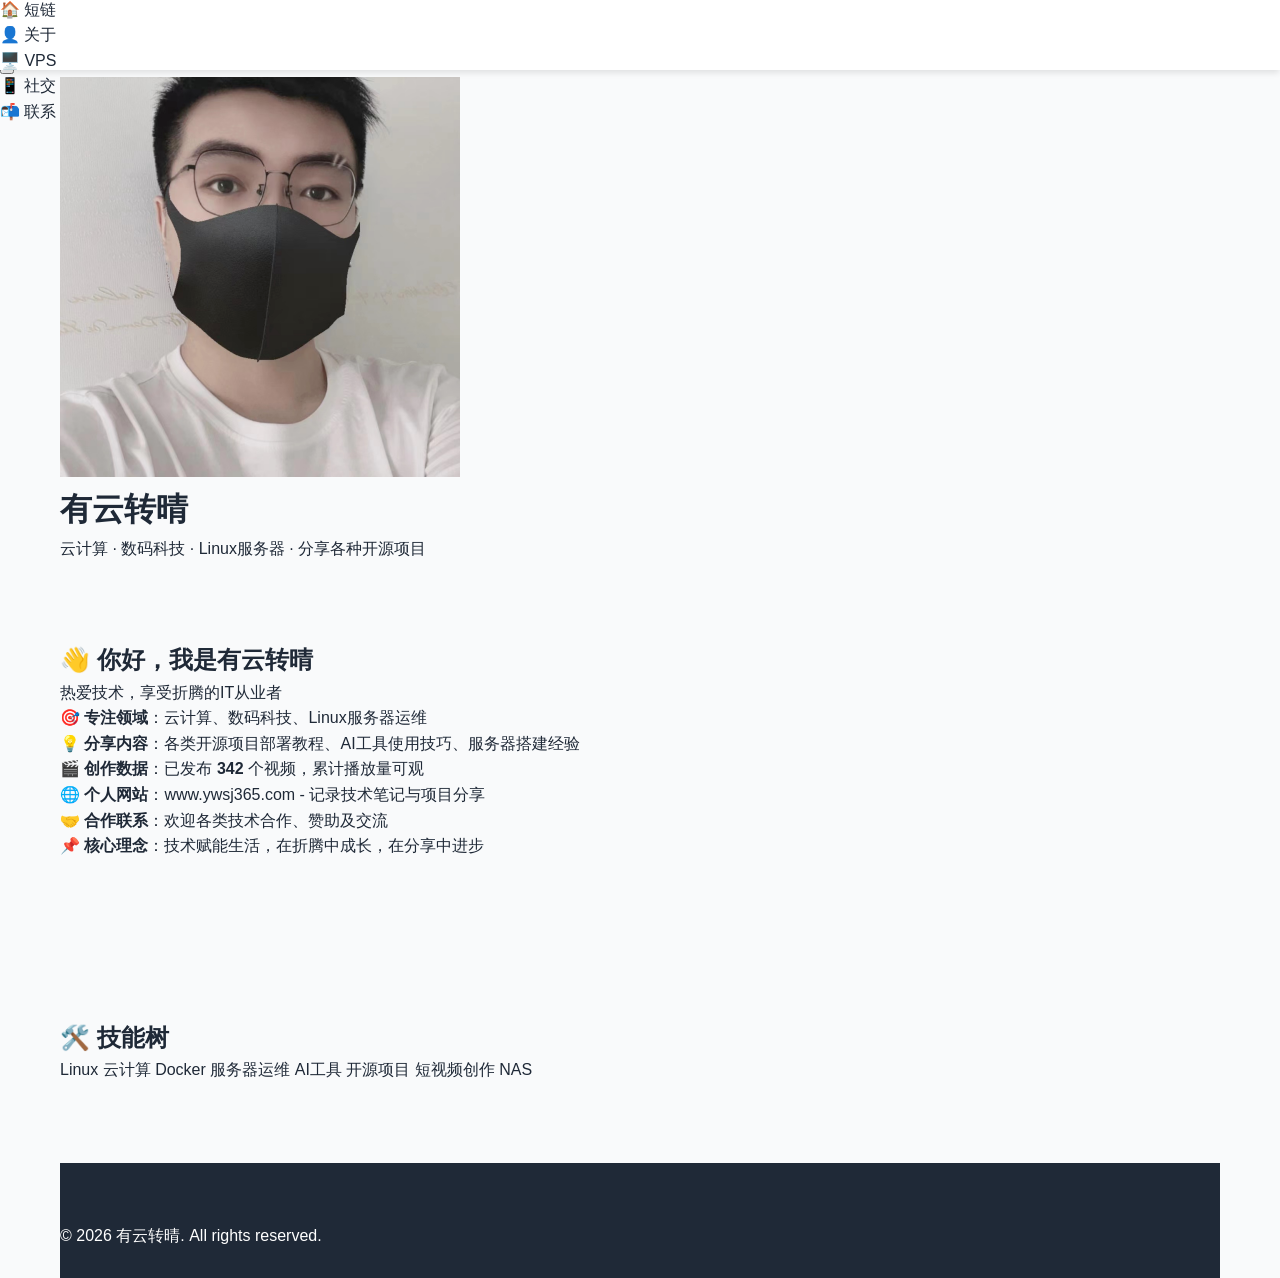
==== commit 3a478e28: "feat: 更新网站至最新版本 - 更新首页、关于、联系、社交、VPS页面 - 同步最新样式和内容" ====
--- a/about.html
+++ b/about.html
@@ -3,236 +3,163 @@
 <head>
     <meta charset="UTF-8">
     <meta name="viewport" content="width=device-width, initial-scale=1.0">
-    <title>关于 - 运维世界</title>
-    <meta name="description" content="关于运维世界 - 有云转晴的个人介绍">
+    <title>关于 - 有云转晴</title>
     <link rel="stylesheet" href="css/style.css">
-    <link rel="stylesheet" href="https://cdnjs.cloudflare.com/ajax/libs/font-awesome/6.5.1/css/all.min.css">
     <style>
-        .page-header {
-            padding: 120px 0 60px;
-            background: linear-gradient(135deg, #667eea 0%, #764ba2 100%);
-            color: white;
-            text-align: center;
+        body.light-mode {
+            --bg-color: #f5f5f7;
+            --card-bg: #ffffff;
+            --text-primary: #1d1d1f;
+            --text-secondary: #6e6e73;
         }
-        .page-header h1 {
-            font-size: 2.5rem;
-            margin-bottom: 15px;
+        
+        .light-mode .name {
+            background: linear-gradient(135deg, #007aff, #5856d6);
+            -webkit-background-clip: text;
+            -webkit-text-fill-color: transparent;
+            background-clip: text;
         }
-        .page-header p {
-            font-size: 1.1rem;
-            opacity: 0.9;
+        
+        .light-mode body::before {
+            background: 
+                radial-gradient(ellipse at 20% 20%, rgba(0, 122, 255, 0.1) 0%, transparent 50%),
+                radial-gradient(ellipse at 80% 80%, rgba(88, 86, 214, 0.08) 0%, transparent 50%);
         }
-        .about-section {
-            padding: 80px 0;
+        
+        .light-mode .intro,
+        .light-mode .contact,
+        .light-mode .hero-card {
+            border-color: rgba(0, 0, 0, 0.08);
+            background: #fff;
         }
-        .about-content {
-            display: grid;
-            grid-template-columns: 300px 1fr;
-            gap: 50px;
-            align-items: start;
+        
+        .light-mode .intro-content,
+        .light-mode .hero-card-content {
+            background: rgba(0, 0, 0, 0.03);
         }
-        .about-avatar {
-            text-align: center;
+        
+        .light-mode .social-card {
+            border-color: rgba(0, 0, 0, 0.08);
+            background: #fff;
         }
-        .avatar-img {
-            width: 200px;
-            height: 200px;
-            border-radius: 50%;
-            object-fit: cover;
-            border: 5px solid var(--primary-color);
-            margin-bottom: 20px;
+        
+        .light-mode .footer {
+            color: #86868b;
         }
-        .about-text h2 {
-            font-size: 1.8rem;
-            margin-bottom: 20px;
-            color: var(--text-dark);
-        }
-        .about-text p {
-            color: var(--text-light);
-            margin-bottom: 20px;
-            line-height: 1.8;
-        }
-        .timeline {
-            margin-top: 40px;
-        }
-        .timeline h3 {
-            font-size: 1.5rem;
-            margin-bottom: 30px;
-        }
-        .timeline-item {
-            display: flex;
-            gap: 20px;
-            margin-bottom: 30px;
-            position: relative;
-        }
-        .timeline-item::before {
-            content: '';
-            position: absolute;
-            left: 70px;
-            top: 30px;
-            bottom: -30px;
-            width: 2px;
-            background: var(--border-color);
-        }
-        .timeline-item:last-child::before {
-            display: none;
-        }
-        .timeline-year {
-            min-width: 80px;
-            font-weight: 700;
-            color: var(--primary-color);
-        }
-        .timeline-content {
-            flex: 1;
-            background: var(--bg-white);
-            padding: 20px;
-            border-radius: var(--radius);
-            box-shadow: var(--shadow);
-        }
-        .timeline-content h4 {
-            margin-bottom: 10px;
-        }
-        .timeline-content p {
-            margin: 0;
-            color: var(--text-light);
-        }
-        @media (max-width: 768px) {
-            .about-content {
-                grid-template-columns: 1fr;
-            }
-            .about-avatar {
-                margin-bottom: 30px;
-            }
+        
+        .light-mode .navbar {
+            background: rgba(255, 255, 255, 0.9);
+            border-bottom: 1px solid rgba(0, 0, 0, 0.08);
         }
     </style>
+    <link rel="stylesheet" href="https://cdnjs.cloudflare.com/ajax/libs/font-awesome/6.4.0/css/all.min.css">
+    <script defer src="https://umami.ywsj.eu.org/script.js" data-website-id="005606f0-3ce3-4b86-9b1e-57bd61a40b80"></script>
 </head>
 <body>
+    <!-- 滚动公告 -->
+    <div class="announcement">
+        <span class="announcement-label">📢 公告：</span>
+        <div class="announcement-content">
+            <span>欢迎访问我的个人主页！VPS推荐页面已上线，RackNerd新年优惠低至$11.29/年！</span>
+        </div>
+    </div>
+
     <!-- 导航栏 -->
     <nav class="navbar">
-        <div class="container">
-            <a href="index.html" class="logo">🌧️ 运维世界</a>
-            <ul class="nav-links">
-                <li><a href="index.html">首页</a></li>
-                <li><a href="blog.html">博客</a></li>
-                <li><a href="videos.html">视频</a></li>
-                <li><a href="scripts.html">脚本</a></li>
-                <li><a href="reviews.html">VPS评测</a></li>
-                <li><a href="about.html" class="active">关于</a></li>
+        <div class="nav-container">
+            <a href="index.html" class="nav-logo">有云转晴</a>
+            <ul class="nav-menu">
+                <li><a href="index.html" class="nav-link">🏠 主页</a></li>
+                <li><a href="https://yyzq.gq" target="_blank" class="nav-link">🏠 短链</a></li>
+                <li><a href="about.html" class="nav-link active">👤 关于</a></li>
+                <li><a href="vps.html" class="nav-link">🖥️ VPS</a></li>
+                <li><a href="social.html" class="nav-link">📱 社交</a></li>
+                <li><a href="contact.html" class="nav-link">📬 联系</a></li>
             </ul>
-            <div class="menu-toggle">
-                <i class="fas fa-bars"></i>
-            </div>
         </div>
     </nav>
 
-    <!-- 页面标题 -->
-    <header class="page-header">
-        <div class="container">
-            <h1>👋 关于我们</h1>
-            <p>运维世界 - 致力于分享技术教程与资源</p>
-        </div>
-    </header>
+    <!-- 主题切换按钮 -->
+    <button class="theme-toggle" id="themeToggle" title="切换明暗主题">
+        <i class="fa-solid fa-moon"></i>
+    </button>
+    
+    <div class="container">
+        <header class="header">
+            <div class="avatar">
+                <img src="images/avatar.png" alt="头像" id="avatar-img">
+            </div>
+            <h1 class="name">有云转晴</h1>
+            <p class="bio">云计算 · 数码科技 · Linux服务器 · 分享各种开源项目</p>
+        </header>
 
-    <!-- 关于内容 -->
-    <section class="about-section">
-        <div class="container">
-            <div class="about-content">
-                <div class="about-avatar">
-                    <img src="https://avatars.githubusercontent.com/u/19761886?v=4" alt="头像" class="avatar-img">
-                    <h3>有云转晴</h3>
-                    <p style="color: var(--text-light);">技术博主 / 运维工程师</p>
-                    <div style="margin-top: 20px;">
-                        <a href="https://github.com/yyzq-cf" style="margin: 0 10px; color: var(--text-dark);"><i class="fab fa-github fa-lg"></i></a>
-                        <a href="mailto:yyzq@example.com" style="margin: 0 10px; color: var(--text-dark);"><i class="fas fa-envelope fa-lg"></i></a>
-                    </div>
-                </div>
-                <div class="about-text">
-                    <h2>🎯 我们是谁</h2>
-                    <p>运维世界（ywsj365.cn）是一个专注于<strong>VPS评测、Linux运维、Docker容器化与建站教程</strong>的技术内容创作者平台。</p>
-                    <p>我们的目标是帮助从零基础的用户到生产实战的开发者，用最低的成本搭建属于自己的云端世界。</p>
-                    <p>同时运营 YouTube 频道"运维世界"，分享 OpenClaw 中文版部署教程、服务器运维技巧等视频内容。</p>
-                    
-                    <div class="timeline">
-                        <h3>📅 发展历程</h3>
-                        
-                        <div class="timeline-item">
-                            <span class="timeline-year">2021</span>
-                            <div class="timeline-content">
-                                <h4>🚶 起步</h4>
-                                <p>开始接触 VPS 和云服务器，开启技术分享之路</p>
-                            </div>
-                        </div>
-                        
-                        <div class="timeline-item">
-                            <span class="timeline-year">2022</span>
-                            <div class="timeline-content">
-                                <h4>📝 内容积累</h4>
-                                <p>上线 ywsj365.cn 官网，建立博客系统，持续输出技术教程</p>
-                            </div>
-                        </div>
-                        
-                        <div class="timeline-item">
-                            <span class="timeline-year">2023</span>
-                            <div class="timeline-content">
-                                <h4>🎬 视频起航</h4>
-                                <p>入驻 YouTube 和哔哩哔哩，开始制作视频教程</p>
-                            </div>
-                        </div>
-                        
-                        <div class="timeline-item">
-                            <span class="timeline-year">2024</span>
-                            <div class="timeline-content">
-                                <h4>🚀 快速发展</h4>
-                                <p>推出 OpenClaw 中文版系列教程，视频播放量突破 5000+</p>
-                            </div>
-                        </div>
-                        
-                        <div class="timeline-item">
-                            <span class="timeline-year">2025</span>
-                            <div class="timeline-content">
-                                <h4>🌐 生态拓展</h4>
-                                <p>扩展到多个平台，提供一键脚本工具，服务更多用户</p>
-                            </div>
-                        </div>
-                    </div>
-                </div>
+        <!-- 个人介绍 -->
+        <section class="intro">
+            <h2>👋 你好，我是有云转晴</h2>
+            <p>热爱技术，享受折腾的IT从业者</p>
+            <div class="intro-content">
+                <p>🎯 <strong>专注领域</strong>：云计算、数码科技、Linux服务器运维</p>
+                <p>💡 <strong>分享内容</strong>：各类开源项目部署教程、AI工具使用技巧、服务器搭建经验</p>
+                <p>🎬 <strong>创作数据</strong>：已发布 <strong>342</strong> 个视频，累计播放量可观</p>
+                <p>🌐 <strong>个人网站</strong>：<a href="https://www.ywsj365.com" target="_blank">www.ywsj365.com</a> - 记录技术笔记与项目分享</p>
+                <p>🤝 <strong>合作联系</strong>：欢迎各类技术合作、赞助及交流</p>
+                <p>📌 <strong>核心理念</strong>：技术赋能生活，在折腾中成长，在分享中进步</p>
             </div>
-        </div>
-    </section>
+        </section>
 
-    <!-- 联系 section -->
-    <section class="contact-section" style="background: var(--bg-white); padding: 80px 0;">
-        <div class="container">
-            <h2 class="section-title">📮 联系我</h2>
-            <div style="display: grid; grid-template-columns: repeat(auto-fit, minmax(200px, 1fr)); gap: 30px; max-width: 800px; margin: 0 auto;">
-                <a href="mailto:yyzq@example.com" style="text-align: center; padding: 30px; background: var(--bg-light); border-radius: var(--radius); transition: var(--transition);" onmouseover="this.style.transform='translateY(-5px)'">
-                    <i class="fas fa-envelope" style="font-size: 2rem; color: var(--primary-color); margin-bottom: 15px;"></i>
-                    <h4>邮箱</h4>
-                    <p style="color: var(--text-light); margin: 0;">yyzq@example.com</p>
-                </a>
-                <a href="https://github.com/yyzq-cf/yyzq" target="_blank" style="text-align: center; padding: 30px; background: var(--bg-light); border-radius: var(--radius); transition: var(--transition);" onmouseover="this.style.transform='translateY(-5px)'">
-                    <i class="fab fa-github" style="font-size: 2rem; color: var(--text-dark); margin-bottom: 15px;"></i>
-                    <h4>GitHub</h4>
-                    <p style="color: var(--text-light); margin: 0;">@yyzq-cf</p>
-                </a>
-                <a href="https://www.youtube.com/@ywsj365_com" target="_blank" style="text-align: center; padding: 30px; background: var(--bg-light); border-radius: var(--radius); transition: var(--transition);" onmouseover="this.style.transform='translateY(-5px)'">
-                    <i class="fab fa-youtube" style="font-size: 2rem; color: #ff0000; margin-bottom: 15px;"></i>
-                    <h4>YouTube</h4>
-                    <p style="color: var(--text-light); margin: 0;">@ywsj365_com</p>
-                </a>
+        <!-- 技能标签 -->
+        <section class="skills">
+            <h2>🛠️ 技能树</h2>
+            <div class="skill-tags">
+                <span class="skill-tag">Linux</span>
+                <span class="skill-tag">云计算</span>
+                <span class="skill-tag">Docker</span>
+                <span class="skill-tag">服务器运维</span>
+                <span class="skill-tag">AI工具</span>
+                <span class="skill-tag">开源项目</span>
+                <span class="skill-tag">短视频创作</span>
+                <span class="skill-tag"> NAS</span>
             </div>
-        </div>
-    </section>
+        </section>
 
-    <!-- 页脚 -->
-    <footer>
-        <div class="container">
-            <div class="footer-bottom">
-                <p>© 2021-2026 运维世界. All rights reserved.</p>
-            </div>
-        </div>
-    </footer>
+        <footer class="footer">
+            <p>© 2026 有云转晴. All rights reserved.</p>
+        </footer>
+    </div>
 
-    <script src="js/main.js"></script>
+    <script>
+        const themeToggle = document.getElementById('themeToggle');
+        const body = document.body;
+        
+        function initTheme() {
+            const savedTheme = localStorage.getItem('theme');
+            const hour = new Date().getHours();
+            const isDay = hour >= 6 && hour < 18;
+            
+            if (savedTheme) {
+                setTheme(savedTheme);
+            } else {
+                setTheme(isDay ? 'light' : 'dark');
+            }
+        }
+        
+        function setTheme(theme) {
+            if (theme === 'light') {
+                body.classList.add('light-mode');
+                themeToggle.innerHTML = '<i class="fa-solid fa-sun"></i>';
+            } else {
+                body.classList.remove('light-mode');
+                themeToggle.innerHTML = '<i class="fa-solid fa-moon"></i>';
+            }
+            localStorage.setItem('theme', theme);
+        }
+        
+        themeToggle.addEventListener('click', () => {
+            const currentTheme = body.classList.contains('light-mode') ? 'light' : 'dark';
+            setTheme(currentTheme === 'light' ? 'dark' : 'light');
+        });
+        
+        initTheme();
+    </script>
 </body>
 </html>
